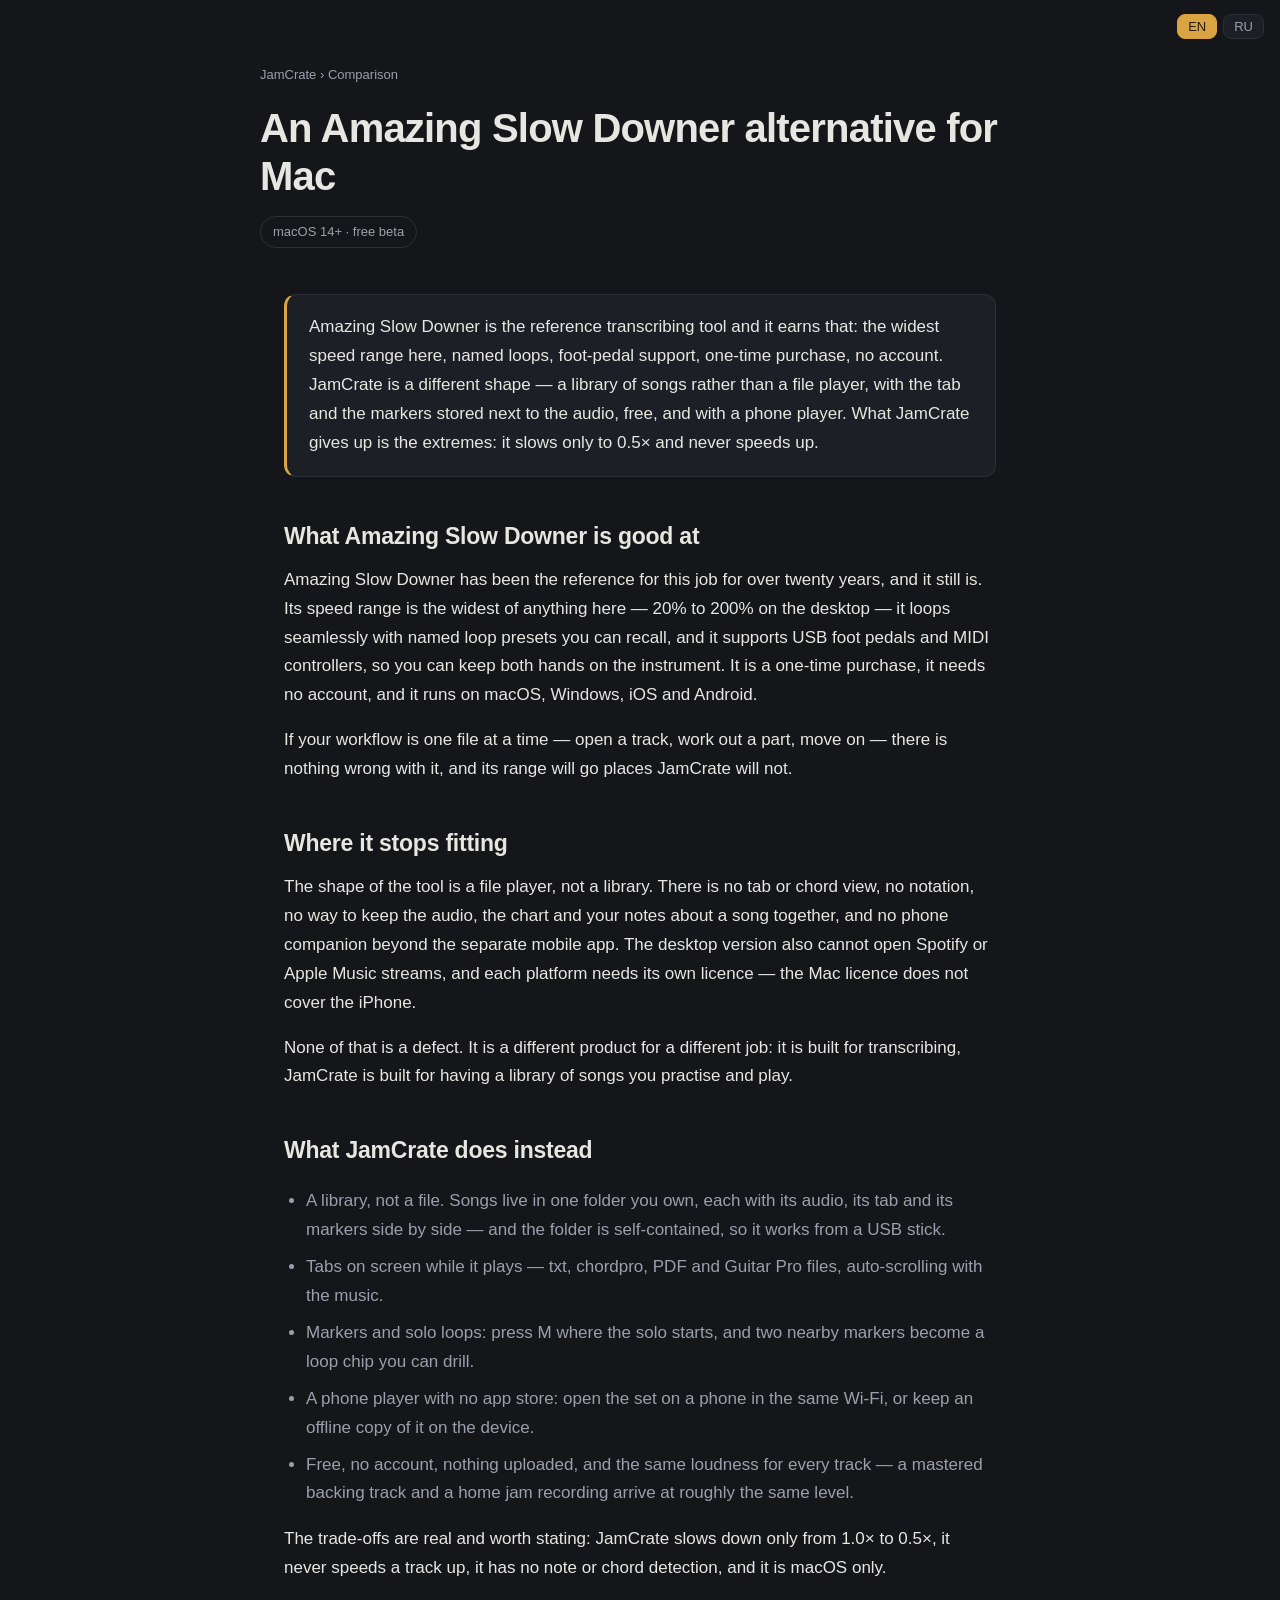
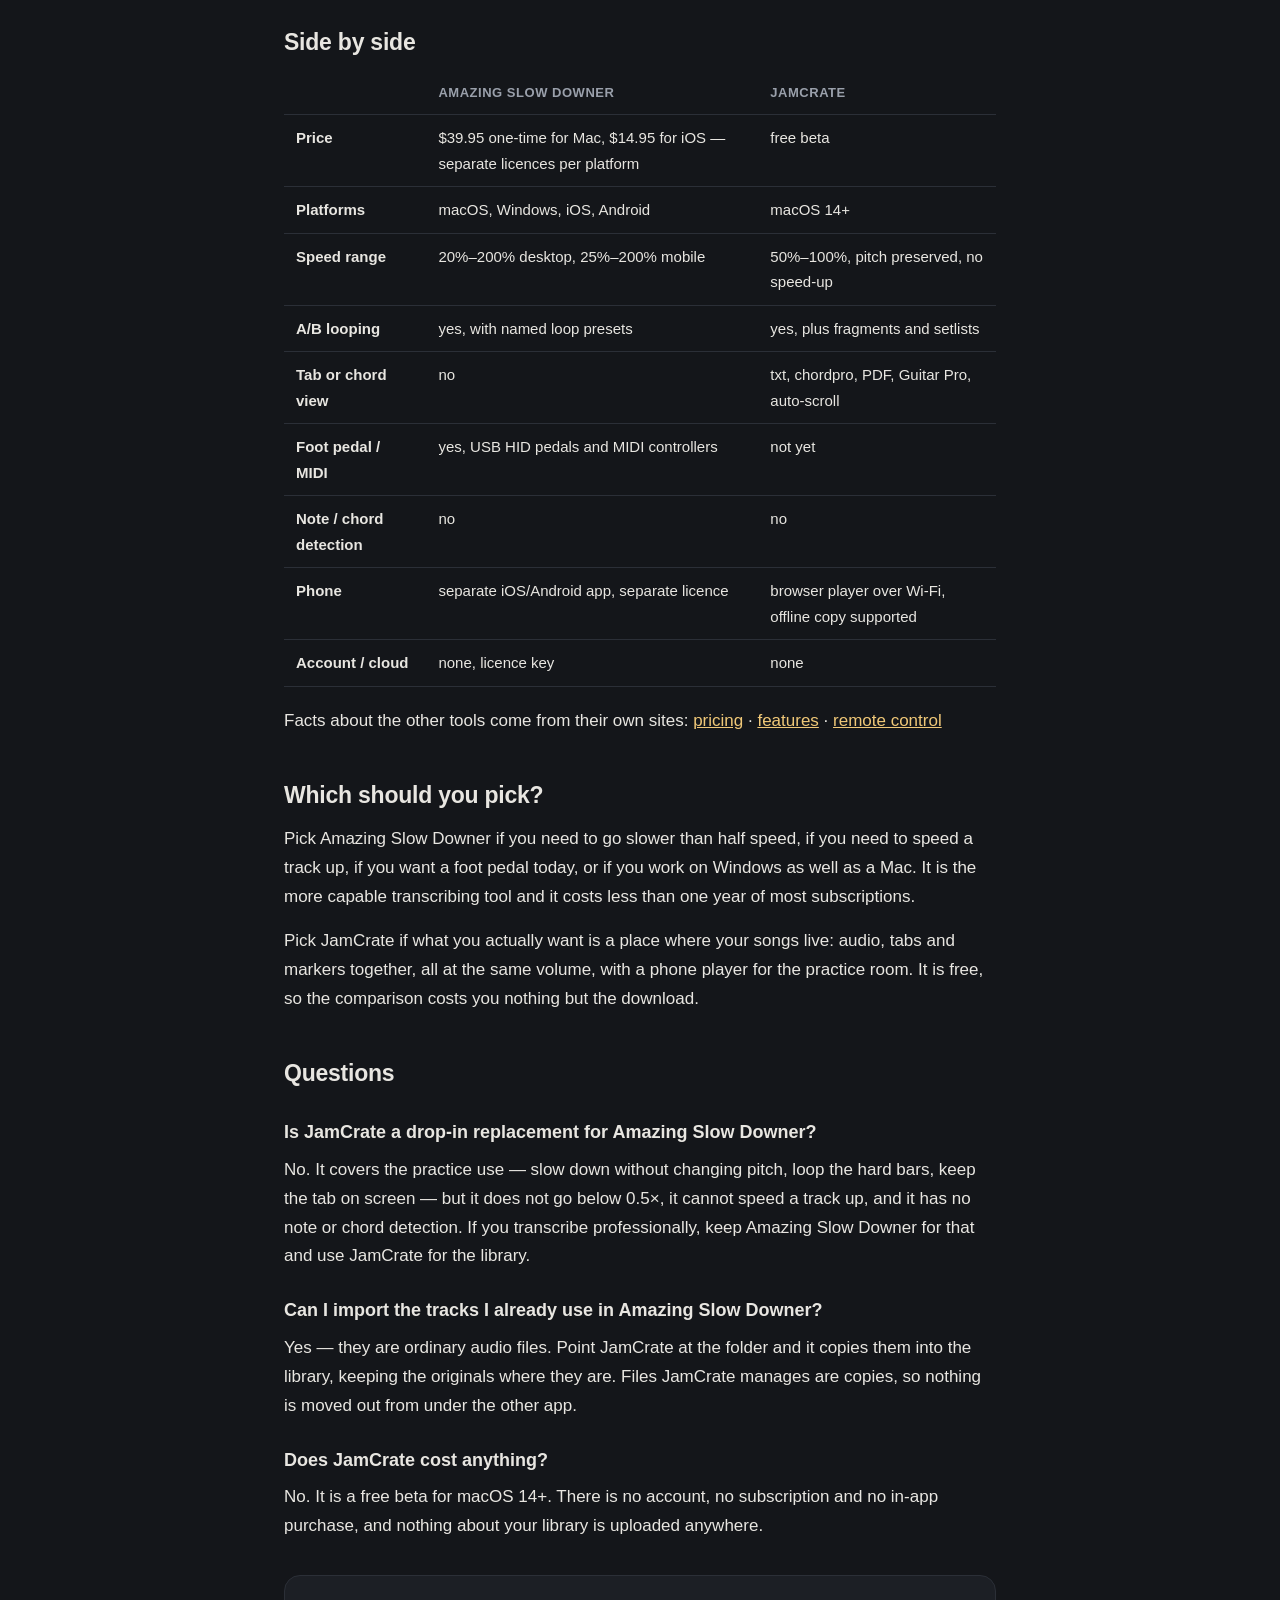
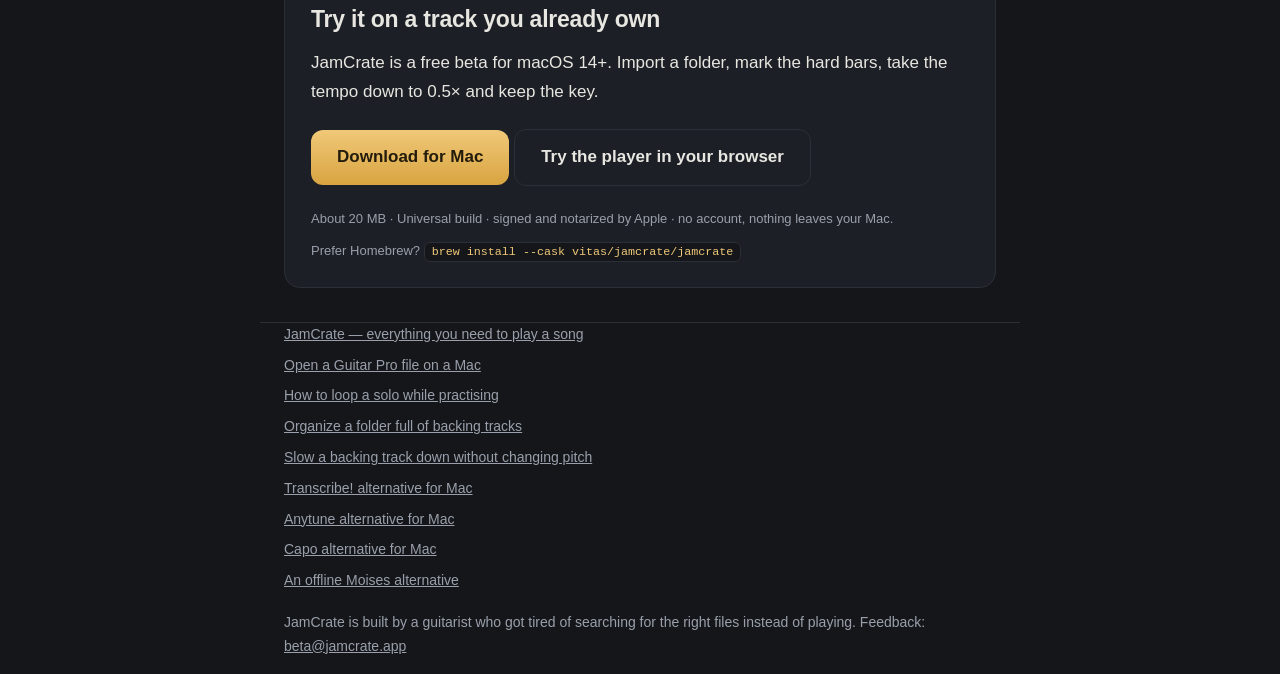
==== amazing-slow-downer-alternative-mac/index.html @ 45156888 "landing 2026-09-23" ====
<!DOCTYPE html>
<html lang="en">
<head>
<meta charset="utf-8">
<meta name="viewport" content="width=device-width, initial-scale=1">
<title data-en="An Amazing Slow Downer alternative for Mac (free, library-first)" data-ru="Замена Amazing Slow Downer на Mac (бесплатно, для библиотеки)">An Amazing Slow Downer alternative for Mac (free, library-first)</title>
<meta name="description" content="Amazing Slow Downer is the reference transcribing tool: 20%–200% speed, named loops, foot pedals, $39.95 one-time. Here is where it fits, where JamCrate fits instead, and what each one gives up.">
<link rel="canonical" href="https://jamcrate.app/amazing-slow-downer-alternative-mac/">
<link rel="icon" type="image/png" href="../favicon.png">
<meta property="og:type" content="article">
<meta property="og:site_name" content="JamCrate">
<meta property="og:url" content="https://jamcrate.app/amazing-slow-downer-alternative-mac/">
<meta property="og:title" content="An Amazing Slow Downer alternative for Mac">
<meta property="og:description" content="Amazing Slow Downer is the reference transcribing tool: 20%–200% speed, named loops, foot pedals, $39.95 one-time. Here is where it fits, where JamCrate fits instead, and what each one gives up.">
<meta property="og:image" content="https://jamcrate.app/og.png">
<script type="application/ld+json">
{
  "@context": "https://schema.org",
  "@type": "FAQPage",
  "mainEntity": [
    {
      "@type": "Question",
      "name": "Is JamCrate a drop-in replacement for Amazing Slow Downer?",
      "acceptedAnswer": {
        "@type": "Answer",
        "text": "No. It covers the practice use — slow down without changing pitch, loop the hard bars, keep the tab on screen — but it does not go below 0.5×, it cannot speed a track up, and it has no note or chord detection. If you transcribe professionally, keep Amazing Slow Downer for that and use JamCrate for the library."
      }
    },
    {
      "@type": "Question",
      "name": "Can I import the tracks I already use in Amazing Slow Downer?",
      "acceptedAnswer": {
        "@type": "Answer",
        "text": "Yes — they are ordinary audio files. Point JamCrate at the folder and it copies them into the library, keeping the originals where they are. Files JamCrate manages are copies, so nothing is moved out from under the other app."
      }
    },
    {
      "@type": "Question",
      "name": "Does JamCrate cost anything?",
      "acceptedAnswer": {
        "@type": "Answer",
        "text": "No. It is a free beta for macOS 14+. There is no account, no subscription and no in-app purchase, and nothing about your library is uploaded anywhere."
      }
    }
  ]
}
</script>
<link rel="stylesheet" href="../article.css">
</head>
<body>
<div class="lang"><button id="bEN" class="on">EN</button><button id="bRU">RU</button></div>

<header class="top wrap">
  <p class="crumb"><a href="/">JamCrate</a> › <span data-en="Comparison" data-ru="Сравнение">Comparison</span></p>
  <h1 data-en="An Amazing Slow Downer alternative for Mac"
      data-ru="Замена Amazing Slow Downer на Mac">An Amazing Slow Downer alternative for Mac</h1>
  <p class="mac">macOS 14+ · <span data-en="free beta" data-ru="бесплатная бета">free beta</span></p>
</header>

<main class="wrap">
  <div class="answer">
  <p data-en="Amazing Slow Downer is the reference transcribing tool and it earns that: the widest speed range here, named loops, foot-pedal support, one-time purchase, no account. JamCrate is a different shape — a library of songs rather than a file player, with the tab and the markers stored next to the audio, free, and with a phone player. What JamCrate gives up is the extremes: it slows only to 0.5× and never speeds up."
     data-ru="Amazing Slow Downer — эталонный инструмент для транскрипции, и заслуженно: самый широкий диапазон скорости здесь, именованные лупы, поддержка педалей, разовая покупка, без аккаунта. JamCrate — другой по форме: библиотека песен, а не плеер файлов, где таб и маркеры лежат рядом с аудио, бесплатно и с плеером на телефоне. Чем JamCrate уступает — крайностями: замедляет только до 0.5× и не разгоняет.">Amazing Slow Downer is the reference transcribing tool and it earns that: the widest speed range here, named loops, foot-pedal support, one-time purchase, no account. JamCrate is a different shape — a library of songs rather than a file player, with the tab and the markers stored next to the audio, free, and with a phone player. What JamCrate gives up is the extremes: it slows only to 0.5× and never speeds up.</p>
  </div>

  <h2 data-en="What Amazing Slow Downer is good at" data-ru="В чём Amazing Slow Downer хорош">What Amazing Slow Downer is good at</h2>
  <p data-en="Amazing Slow Downer has been the reference for this job for over twenty years, and it still is. Its speed range is the widest of anything here — 20% to 200% on the desktop — it loops seamlessly with named loop presets you can recall, and it supports USB foot pedals and MIDI controllers, so you can keep both hands on the instrument. It is a one-time purchase, it needs no account, and it runs on macOS, Windows, iOS and Android."
     data-ru="Amazing Slow Downer уже больше двадцати лет остаётся эталоном в этой задаче — и остаётся им до сих пор. Диапазон скорости у него самый широкий из всего, что здесь есть: от 20% до 200% на десктопе. Он зацикливает без разрыва, с именованными пресетами лупов, и поддерживает USB-педали и MIDI-контроллеры, так что обе руки остаются на инструменте. Это разовая покупка, аккаунт не нужен, и работает он на macOS, Windows, iOS и Android.">Amazing Slow Downer has been the reference for this job for over twenty years, and it still is. Its speed range is the widest of anything here — 20% to 200% on the desktop — it loops seamlessly with named loop presets you can recall, and it supports USB foot pedals and MIDI controllers, so you can keep both hands on the instrument. It is a one-time purchase, it needs no account, and it runs on macOS, Windows, iOS and Android.</p>
  <p data-en="If your workflow is one file at a time — open a track, work out a part, move on — there is nothing wrong with it, and its range will go places JamCrate will not."
     data-ru="Если ты работаешь по одному файлу — открыл трек, разобрал партию, пошёл дальше — с ним всё в порядке, и его диапазон уходит туда, куда JamCrate не пойдёт.">If your workflow is one file at a time — open a track, work out a part, move on — there is nothing wrong with it, and its range will go places JamCrate will not.</p>
  <h2 data-en="Where it stops fitting" data-ru="Где он перестаёт подходить">Where it stops fitting</h2>
  <p data-en="The shape of the tool is a file player, not a library. There is no tab or chord view, no notation, no way to keep the audio, the chart and your notes about a song together, and no phone companion beyond the separate mobile app. The desktop version also cannot open Spotify or Apple Music streams, and each platform needs its own licence — the Mac licence does not cover the iPhone."
     data-ru="По форме это плеер файлов, а не библиотека. В нём нет ни таба, ни аккордов, ни нотации, нет способа держать аудио, схему и свои заметки о песне вместе, и нет спутника на телефоне, кроме отдельного мобильного приложения. Десктопная версия к тому же не открывает потоки Spotify и Apple Music, а лицензия нужна на каждую платформу отдельно: лицензия для Mac не покрывает iPhone.">The shape of the tool is a file player, not a library. There is no tab or chord view, no notation, no way to keep the audio, the chart and your notes about a song together, and no phone companion beyond the separate mobile app. The desktop version also cannot open Spotify or Apple Music streams, and each platform needs its own licence — the Mac licence does not cover the iPhone.</p>
  <p data-en="None of that is a defect. It is a different product for a different job: it is built for transcribing, JamCrate is built for having a library of songs you practise and play."
     data-ru="Это не недостаток. Это другой продукт для другой задачи: он сделан для транскрипции, а JamCrate — для библиотеки песен, которые ты отрабатываешь и играешь.">None of that is a defect. It is a different product for a different job: it is built for transcribing, JamCrate is built for having a library of songs you practise and play.</p>
  <h2 data-en="What JamCrate does instead" data-ru="Что вместо этого делает JamCrate">What JamCrate does instead</h2>
  <ul>
    <li data-en="A library, not a file. Songs live in one folder you own, each with its audio, its tab and its markers side by side — and the folder is self-contained, so it works from a USB stick."
        data-ru="Библиотека, а не файл. Песни лежат в одной папке, которой ты владеешь: аудио, таб и маркеры рядом друг с другом, и папка самодостаточна — работает и с USB-флешки.">A library, not a file. Songs live in one folder you own, each with its audio, its tab and its markers side by side — and the folder is self-contained, so it works from a USB stick.</li>
    <li data-en="Tabs on screen while it plays — txt, chordpro, PDF and Guitar Pro files, auto-scrolling with the music."
        data-ru="Табы на экране во время игры — txt, chordpro, PDF и файлы Guitar Pro, с автопрокруткой под музыку.">Tabs on screen while it plays — txt, chordpro, PDF and Guitar Pro files, auto-scrolling with the music.</li>
    <li data-en="Markers and solo loops: press M where the solo starts, and two nearby markers become a loop chip you can drill."
        data-ru="Маркеры и лупы соло: нажми M там, где начинается соло, и два соседних маркера превращаются в чип-луп для отработки.">Markers and solo loops: press M where the solo starts, and two nearby markers become a loop chip you can drill.</li>
    <li data-en="A phone player with no app store: open the set on a phone in the same Wi-Fi, or keep an offline copy of it on the device."
        data-ru="Плеер на телефоне без магазина приложений: открой сет на телефоне в той же Wi-Fi или оставь на устройстве офлайн-копию.">A phone player with no app store: open the set on a phone in the same Wi-Fi, or keep an offline copy of it on the device.</li>
    <li data-en="Free, no account, nothing uploaded, and the same loudness for every track — a mastered backing track and a home jam recording arrive at roughly the same level."
        data-ru="Бесплатно, без аккаунта, ничего не загружается, и все треки на одной громкости: мастерённая минусовка и домашняя запись приходят примерно на одном уровне.">Free, no account, nothing uploaded, and the same loudness for every track — a mastered backing track and a home jam recording arrive at roughly the same level.</li>
  </ul>
  <p data-en="The trade-offs are real and worth stating: JamCrate slows down only from 1.0× to 0.5×, it never speeds a track up, it has no note or chord detection, and it is macOS only."
     data-ru="Компромиссы здесь настоящие, и о них стоит сказать прямо: JamCrate замедляет только с 1.0× до 0.5×, никогда не разгоняет трек, не распознаёт ноты и аккорды и работает только на macOS.">The trade-offs are real and worth stating: JamCrate slows down only from 1.0× to 0.5×, it never speeds a track up, it has no note or chord detection, and it is macOS only.</p>
  <h2 data-en="Side by side" data-ru="Рядом">Side by side</h2>
  <table>
    <tr>
      <th></th>
      <th data-en="Amazing Slow Downer" data-ru="Amazing Slow Downer">Amazing Slow Downer</th>
      <th data-en="JamCrate" data-ru="JamCrate">JamCrate</th>
    </tr>
    <tr>
      <td><b data-en="Price" data-ru="Цена">Price</b></td>
      <td data-en="$39.95 one-time for Mac, $14.95 for iOS — separate licences per platform" data-ru="39,95 $ разово за Mac, 14,95 $ за iOS — лицензии на каждую платформу отдельно">$39.95 one-time for Mac, $14.95 for iOS — separate licences per platform</td>
      <td data-en="free beta" data-ru="бесплатная бета">free beta</td>
    </tr>
    <tr>
      <td><b data-en="Platforms" data-ru="Платформы">Platforms</b></td>
      <td data-en="macOS, Windows, iOS, Android" data-ru="macOS, Windows, iOS, Android">macOS, Windows, iOS, Android</td>
      <td data-en="macOS 14+" data-ru="macOS 14+">macOS 14+</td>
    </tr>
    <tr>
      <td><b data-en="Speed range" data-ru="Диапазон скорости">Speed range</b></td>
      <td data-en="20%–200% desktop, 25%–200% mobile" data-ru="20%–200% на десктопе, 25%–200% на мобильных">20%–200% desktop, 25%–200% mobile</td>
      <td data-en="50%–100%, pitch preserved, no speed-up" data-ru="50%–100%, тон сохраняется, разгона нет">50%–100%, pitch preserved, no speed-up</td>
    </tr>
    <tr>
      <td><b data-en="A/B looping" data-ru="Повтор фрагмента">A/B looping</b></td>
      <td data-en="yes, with named loop presets" data-ru="да, с именованными пресетами лупов">yes, with named loop presets</td>
      <td data-en="yes, plus fragments and setlists" data-ru="да, плюс фрагменты и сетлисты">yes, plus fragments and setlists</td>
    </tr>
    <tr>
      <td><b data-en="Tab or chord view" data-ru="Таб или аккорды">Tab or chord view</b></td>
      <td data-en="no" data-ru="нет">no</td>
      <td data-en="txt, chordpro, PDF, Guitar Pro, auto-scroll" data-ru="txt, chordpro, PDF, Guitar Pro, автопрокрутка">txt, chordpro, PDF, Guitar Pro, auto-scroll</td>
    </tr>
    <tr>
      <td><b data-en="Foot pedal / MIDI" data-ru="Педаль / MIDI">Foot pedal / MIDI</b></td>
      <td data-en="yes, USB HID pedals and MIDI controllers" data-ru="да, USB HID-педали и MIDI-контроллеры">yes, USB HID pedals and MIDI controllers</td>
      <td data-en="not yet" data-ru="пока нет">not yet</td>
    </tr>
    <tr>
      <td><b data-en="Note / chord detection" data-ru="Распознавание нот и аккордов">Note / chord detection</b></td>
      <td data-en="no" data-ru="нет">no</td>
      <td data-en="no" data-ru="нет">no</td>
    </tr>
    <tr>
      <td><b data-en="Phone" data-ru="Телефон">Phone</b></td>
      <td data-en="separate iOS/Android app, separate licence" data-ru="отдельное приложение и отдельная лицензия">separate iOS/Android app, separate licence</td>
      <td data-en="browser player over Wi-Fi, offline copy supported" data-ru="плеер в браузере по Wi-Fi, офлайн-копия поддерживается">browser player over Wi-Fi, offline copy supported</td>
    </tr>
    <tr>
      <td><b data-en="Account / cloud" data-ru="Аккаунт / облако">Account / cloud</b></td>
      <td data-en="none, licence key" data-ru="нет, лицензионный ключ">none, licence key</td>
      <td data-en="none" data-ru="нет">none</td>
    </tr>
  </table>
  <p class="fine" data-en="Facts about the other tools come from their own sites:"
     data-ru="Факты о других инструментах — с их собственных сайтов:">Facts about the other tools come from their own sites: <a href="https://www.ronimusic.com/pricelist.htm" data-en="pricing" data-ru="цены">pricing</a> · <a href="https://www.ronimusic.com/amsldowin.htm" data-en="features" data-ru="возможности">features</a> · <a href="https://www.ronimusic.com/asd_remote_control.htm" data-en="remote control" data-ru="пульт и педали">remote control</a></p>
  <h2 data-en="Which should you pick?" data-ru="Что выбрать?">Which should you pick?</h2>
  <p data-en="Pick Amazing Slow Downer if you need to go slower than half speed, if you need to speed a track up, if you want a foot pedal today, or if you work on Windows as well as a Mac. It is the more capable transcribing tool and it costs less than one year of most subscriptions."
     data-ru="Выбирай Amazing Slow Downer, если нужно медленнее половины, если нужно разгонять трек, если педаль нужна сегодня или если ты работаешь не только на Mac, но и на Windows. Это более мощный инструмент для транскрипции, и он стоит меньше, чем год большинства подписок.">Pick Amazing Slow Downer if you need to go slower than half speed, if you need to speed a track up, if you want a foot pedal today, or if you work on Windows as well as a Mac. It is the more capable transcribing tool and it costs less than one year of most subscriptions.</p>
  <p data-en="Pick JamCrate if what you actually want is a place where your songs live: audio, tabs and markers together, all at the same volume, with a phone player for the practice room. It is free, so the comparison costs you nothing but the download."
     data-ru="Выбирай JamCrate, если тебе на самом деле нужно место, где живут твои песни: аудио, табы и маркеры вместе, всё на одной громкости, плюс плеер на телефоне для репетиционной. Он бесплатный, так что сравнение стоит тебе только скачивания.">Pick JamCrate if what you actually want is a place where your songs live: audio, tabs and markers together, all at the same volume, with a phone player for the practice room. It is free, so the comparison costs you nothing but the download.</p>
  <section class="faq">
  <h2 data-en="Questions" data-ru="Вопросы">Questions</h2>
  <h3 data-en="Is JamCrate a drop-in replacement for Amazing Slow Downer?" data-ru="JamCrate — прямая замена Amazing Slow Downer?">Is JamCrate a drop-in replacement for Amazing Slow Downer?</h3>
  <p data-en="No. It covers the practice use — slow down without changing pitch, loop the hard bars, keep the tab on screen — but it does not go below 0.5×, it cannot speed a track up, and it has no note or chord detection. If you transcribe professionally, keep Amazing Slow Downer for that and use JamCrate for the library."
     data-ru="Нет. Он закрывает практику — замедлить без изменения тона, зациклить трудные такты, держать таб на экране — но не идёт ниже 0.5×, не разгоняет трек и не распознаёт ноты и аккорды. Если ты профессионально транскрибируешь, оставь Amazing Slow Downer для этого, а JamCrate — для библиотеки.">No. It covers the practice use — slow down without changing pitch, loop the hard bars, keep the tab on screen — but it does not go below 0.5×, it cannot speed a track up, and it has no note or chord detection. If you transcribe professionally, keep Amazing Slow Downer for that and use JamCrate for the library.</p>
  <h3 data-en="Can I import the tracks I already use in Amazing Slow Downer?" data-ru="Можно перенести треки, которые уже использую в Amazing Slow Downer?">Can I import the tracks I already use in Amazing Slow Downer?</h3>
  <p data-en="Yes — they are ordinary audio files. Point JamCrate at the folder and it copies them into the library, keeping the originals where they are. Files JamCrate manages are copies, so nothing is moved out from under the other app."
     data-ru="Да, это обычные аудиофайлы. Укажи JamCrate на папку — он скопирует их в библиотеку, оставив оригиналы на месте. Управляемые файлы — это копии, так что из-под другого приложения ничего не пропадёт.">Yes — they are ordinary audio files. Point JamCrate at the folder and it copies them into the library, keeping the originals where they are. Files JamCrate manages are copies, so nothing is moved out from under the other app.</p>
  <h3 data-en="Does JamCrate cost anything?" data-ru="JamCrate что-то стоит?">Does JamCrate cost anything?</h3>
  <p data-en="No. It is a free beta for macOS 14+. There is no account, no subscription and no in-app purchase, and nothing about your library is uploaded anywhere."
     data-ru="Нет. Это бесплатная бета для macOS 14+. Ни аккаунта, ни подписки, ни встроенных покупок, и ничего из твоей библиотеки никуда не загружается.">No. It is a free beta for macOS 14+. There is no account, no subscription and no in-app purchase, and nothing about your library is uploaded anywhere.</p>
  </section>
  <div class="box">
    <h2 data-en="Try it on a track you already own" data-ru="Попробуй на своём треке">Try it on a track you already own</h2>
    <p data-en="JamCrate is a free beta for macOS 14+. Import a folder, mark the hard bars, take the tempo down to 0.5× and keep the key."
       data-ru="JamCrate — бесплатная бета для macOS 14+. Импортируй папку, отметь трудные такты, уведи темп к 0.5× и останься в той же тональности.">JamCrate is a free beta for macOS 14+. Import a folder, mark the hard bars, take the tempo down to 0.5× and keep the key.</p>
    <p>
      <a class="cta" href="https://github.com/vitas/jamcrate-beta/releases/download/v0.9.9-beta/JamCrate.dmg" data-en="Download for Mac" data-ru="Скачать для Mac">Download for Mac</a>
      <a class="cta secondary" href="https://play.jamcrate.app" data-en="Try the player in your browser" data-ru="Открыть плеер в браузере">Try the player in your browser</a>
    </p>
    <p class="fine" data-en="About 20 MB · Universal build · signed and notarized by Apple · no account, nothing leaves your Mac." data-ru="Около 20 МБ · универсальная сборка · подписано и нотаризовано Apple · без аккаунта, ничего не покидает твой Mac.">About 20 MB · Universal build · signed and notarized by Apple · no account, nothing leaves your Mac.</p>
    <p class="fine" data-en="Prefer Homebrew? <code>brew install --cask vitas/jamcrate/jamcrate</code>" data-ru="Привык к Homebrew? <code>brew install --cask vitas/jamcrate/jamcrate</code>">Prefer Homebrew? <code>brew install --cask vitas/jamcrate/jamcrate</code></p>
  </div>
</main>

<footer class="wrap">
  <ul>
    <li><a href="/" data-en="JamCrate — everything you need to play a song" data-ru="JamCrate — всё, чтобы сыграть песню">JamCrate — everything you need to play a song</a></li>
    <li><a href="/open-gp5-on-mac/" data-en="Open a Guitar Pro file on a Mac" data-ru="Открыть файл Guitar Pro на Mac">Open a Guitar Pro file on a Mac</a></li>
    <li><a href="/loop-a-solo-while-practicing/" data-en="How to loop a solo while practising" data-ru="Как зациклить соло во время занятий">How to loop a solo while practising</a></li>
    <li><a href="/organize-backing-tracks-mac/" data-en="Organize a folder full of backing tracks" data-ru="Разобрать папку с минусовками">Organize a folder full of backing tracks</a></li>
    <li><a href="/slow-down-backing-track-without-pitch-change/" data-en="Slow a backing track down without changing pitch" data-ru="Замедлить минусовку без смены тона">Slow a backing track down without changing pitch</a></li>
    <li><a href="/transcribe-alternative-mac/" data-en="Transcribe! alternative for Mac" data-ru="Замена Transcribe! на Mac">Transcribe! alternative for Mac</a></li>
    <li><a href="/anytune-alternative-mac/" data-en="Anytune alternative for Mac" data-ru="Замена Anytune на Mac">Anytune alternative for Mac</a></li>
    <li><a href="/capo-alternative-mac/" data-en="Capo alternative for Mac" data-ru="Замена Capo на Mac">Capo alternative for Mac</a></li>
    <li><a href="/moises-alternative-offline/" data-en="An offline Moises alternative" data-ru="Офлайн-замена Moises">An offline Moises alternative</a></li>
  </ul>
  <p data-en="JamCrate is built by a guitarist who got tired of searching for the right files instead of playing. Feedback: <a href=&quot;mailto:beta@jamcrate.app&quot;>beta@jamcrate.app</a>"
       data-ru="JamCrate делает гитарист, который устал искать нужные файлы вместо того, чтобы играть. Обратная связь: <a href=&quot;mailto:beta@jamcrate.app&quot;>beta@jamcrate.app</a>">JamCrate is built by a guitarist who got tired of searching for the right files instead of playing. Feedback: <a href="mailto:beta@jamcrate.app">beta@jamcrate.app</a></p>
</footer>
<script src="../lang.js"></script>
<script src="../site.js" defer></script>
</body>
</html>
---- article.css ----
/* Shared styles for the JamCrate guide pages. The landing keeps its own inline
   copy of the same design tokens; keep them in sync if the palette changes. */
:root{
  --bg:#14161a; --panel:#1c1f25; --line:#2b2f37; --ink:#e8e6e1; --dim:#9aa0ab;
  --gold:#d9a441; --gold2:#f0c878;
}
*{box-sizing:border-box}
body{margin:0;background:var(--bg);color:var(--ink);
     font:17px/1.7 -apple-system,BlinkMacSystemFont,"Segoe UI",Roboto,Helvetica,Arial,sans-serif;}
.wrap{max-width:760px;margin:0 auto;padding:0 24px}
a{color:var(--gold2)}
header.top{padding:64px 0 30px}
.crumb{font-size:13px;color:var(--dim);margin:0 0 18px}
.crumb a{color:var(--dim);text-decoration:none}
.crumb a:hover{color:var(--gold2)}
h1{font-size:clamp(29px,5vw,40px);line-height:1.2;margin:0 0 16px;letter-spacing:-.02em}
h2{font-size:23px;margin:40px 0 10px;letter-spacing:-.01em}
h3{font-size:18px;margin:26px 0 8px}
p{margin:0 0 16px}
.answer{background:var(--panel);border:1px solid var(--line);border-left:3px solid var(--gold);
        border-radius:12px;padding:18px 22px;margin:0 0 26px}
.answer p{margin:0;color:var(--ink)}
ul,ol{padding-left:22px;color:var(--dim)}
ul li,ol li{margin:0 0 8px}
ul b,ol b,ul strong,ol strong{color:var(--ink)}
code{background:var(--bg);border:1px solid var(--line);border-radius:6px;
     padding:2px 7px;font-size:.9em;color:var(--gold2)}
kbd{background:var(--panel);border:1px solid var(--line);border-bottom-width:2px;
    border-radius:6px;padding:1px 7px;font-size:.88em;color:var(--ink);font-family:inherit}
.mac{display:inline-block;padding:4px 12px;border:1px solid var(--line);
     border-radius:999px;color:var(--dim);font-size:13px}
.cta{display:inline-block;margin:6px 0;padding:13px 26px;border-radius:12px;
     background:linear-gradient(180deg,var(--gold2),var(--gold));color:#231c0c;
     font-weight:700;text-decoration:none;font-size:17px}
.cta:hover{filter:brightness(1.06)}
.cta.secondary{background:none;border:1px solid var(--line);color:var(--ink);font-weight:600}
.cta.secondary:hover{border-color:var(--gold);color:var(--gold2);filter:none}
.box{background:var(--panel);border:1px solid var(--line);border-radius:16px;
     padding:24px 26px;margin:34px 0}
.box h2{margin-top:0}
.box .fine{color:var(--dim);font-size:13px;margin:10px 0 0}
table{width:100%;border-collapse:collapse;margin:0 0 20px;font-size:15px}
th,td{text-align:left;padding:10px 12px;border-bottom:1px solid var(--line);vertical-align:top}
th{color:var(--dim);font-weight:600;font-size:13px;text-transform:uppercase;letter-spacing:.04em}
td b{color:var(--ink)}
.faq h3{margin-top:24px}
footer{padding:34px 0 64px;color:var(--dim);font-size:14px;border-top:1px solid var(--line);margin-top:48px}
footer a{color:var(--dim)}
footer a:hover{color:var(--gold2)}
footer ul{list-style:none;padding:0;margin:0 0 18px}
footer li{margin:0 0 7px}
.lang{position:fixed;top:14px;right:16px;display:flex;gap:6px;z-index:5}
.lang button{background:var(--panel);color:var(--dim);border:1px solid var(--line);
             border-radius:8px;padding:4px 10px;cursor:pointer;font-size:13px}
.lang button.on{color:#231c0c;background:var(--gold);border-color:var(--gold)}
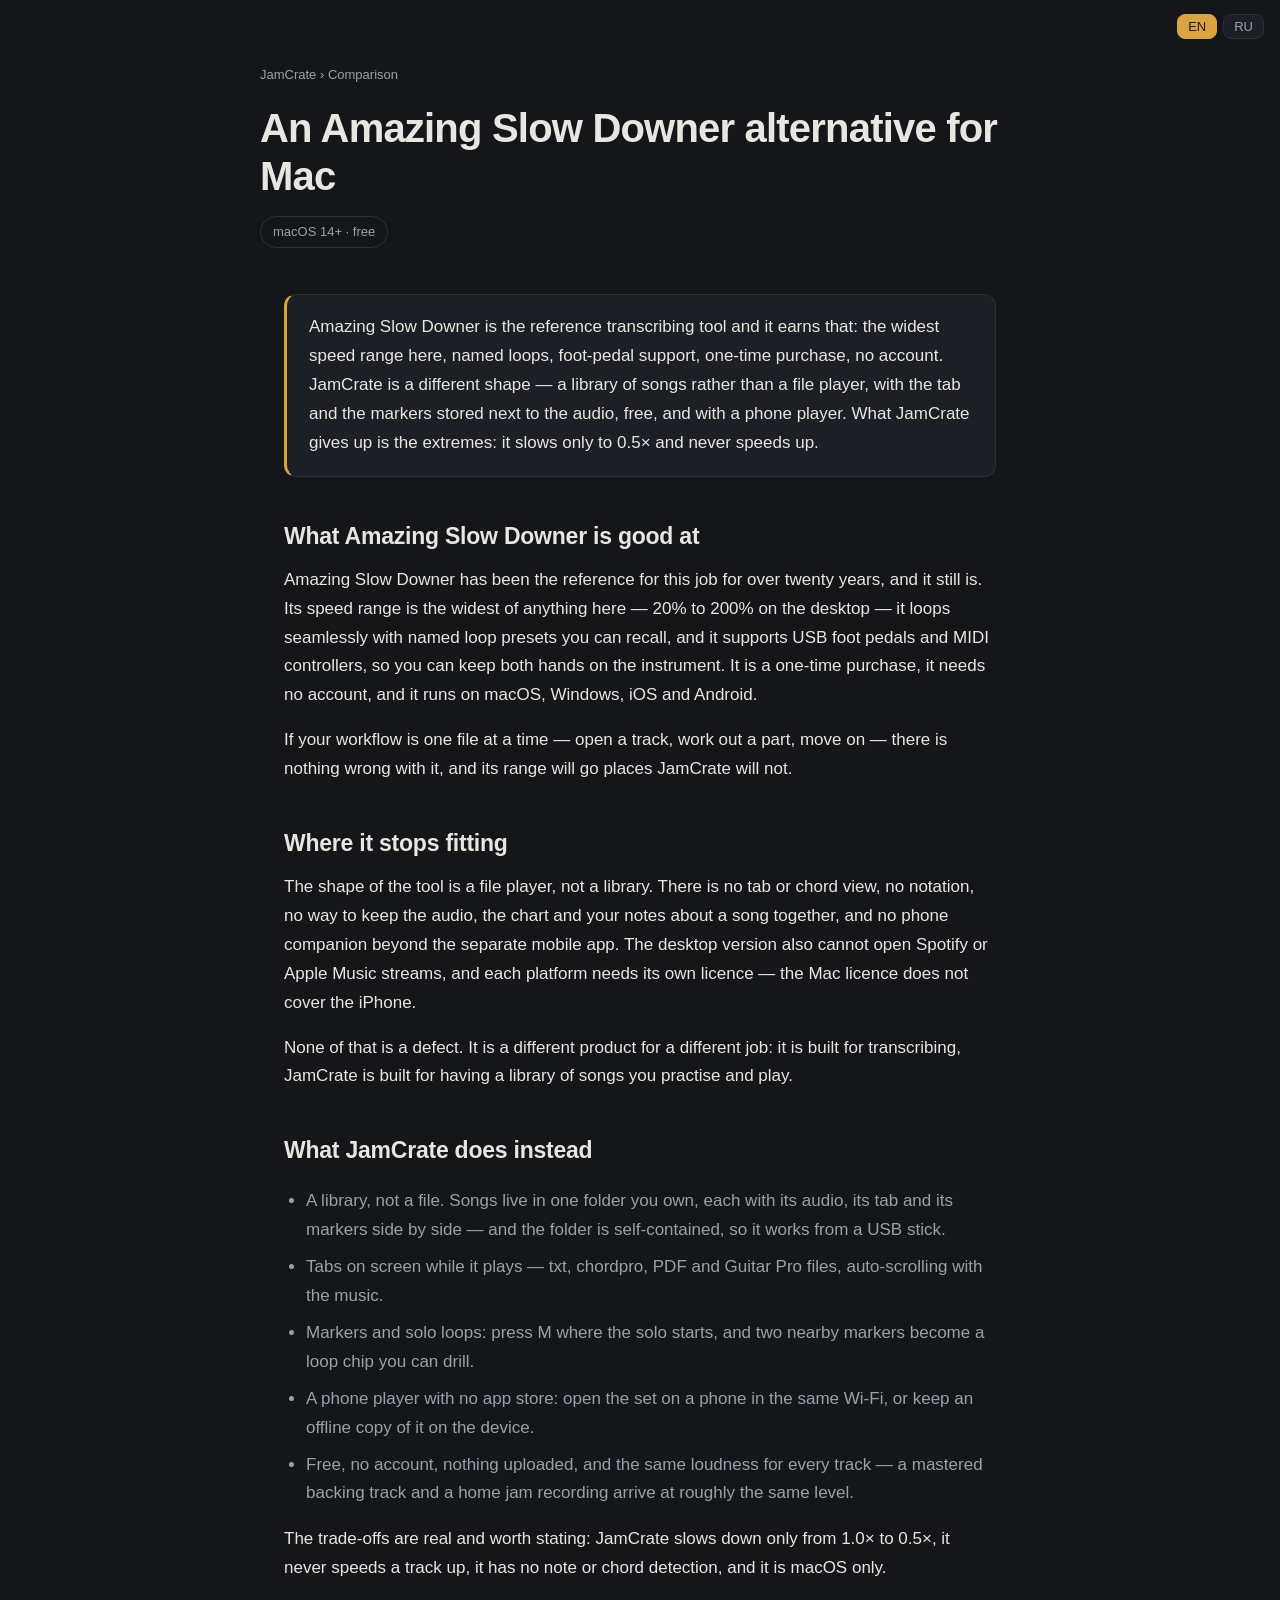
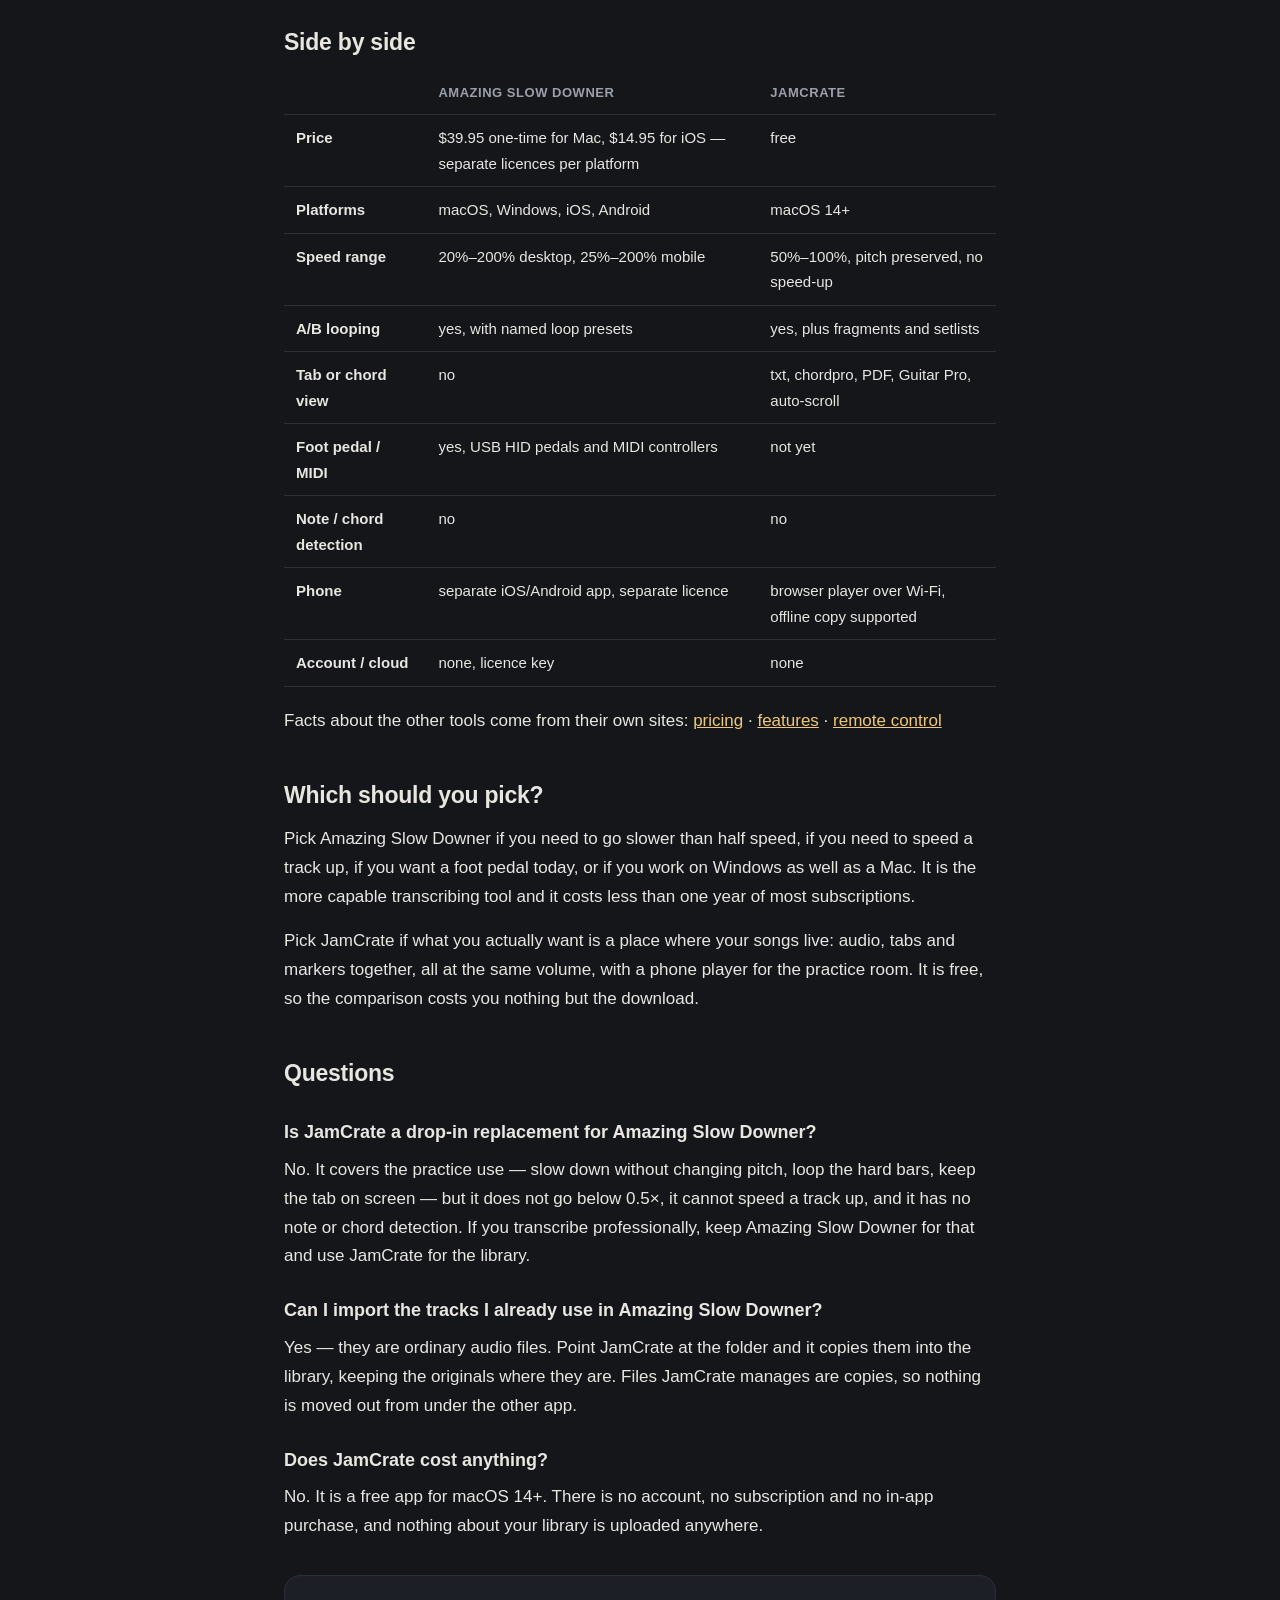
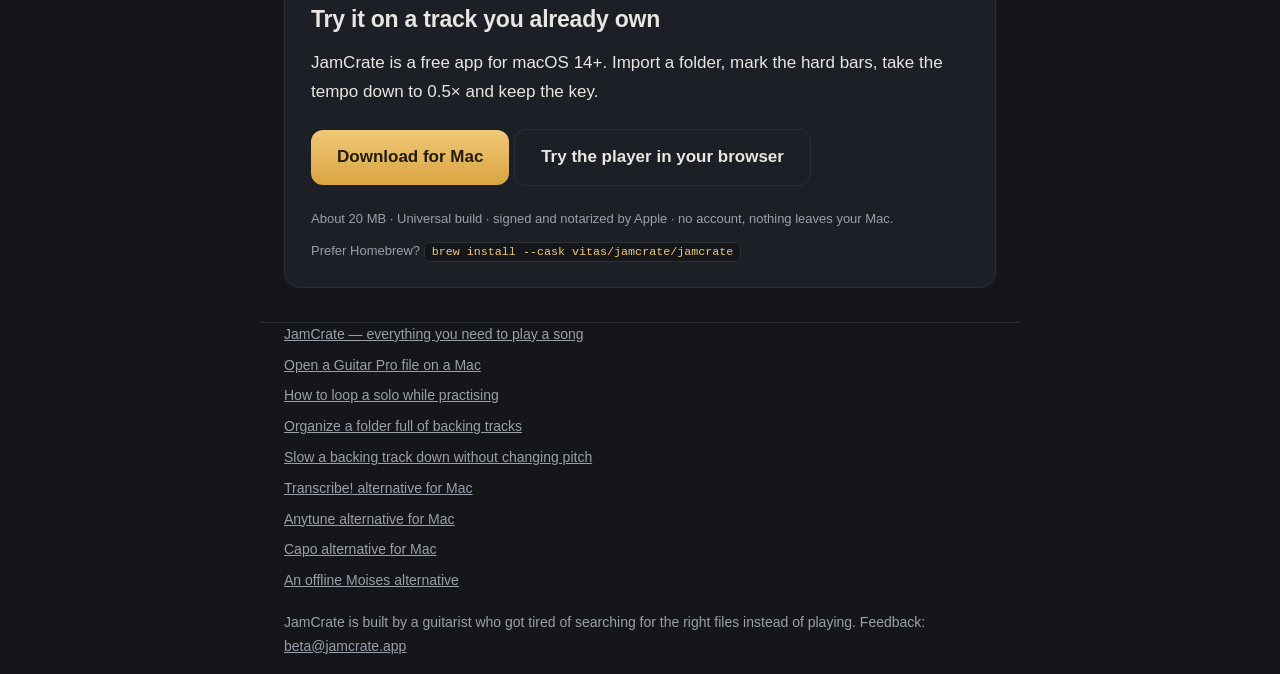
==== commit 6c094174: "landing 2026-11-24" ====
--- a/amazing-slow-downer-alternative-mac/index.html
+++ b/amazing-slow-downer-alternative-mac/index.html
@@ -3,8 +3,8 @@
 <head>
 <meta charset="utf-8">
 <meta name="viewport" content="width=device-width, initial-scale=1">
-<title data-en="An Amazing Slow Downer alternative for Mac (free, library-first)" data-ru="Замена Amazing Slow Downer на Mac (бесплатно, для библиотеки)">An Amazing Slow Downer alternative for Mac (free, library-first)</title>
-<meta name="description" content="Amazing Slow Downer is the reference transcribing tool: 20%–200% speed, named loops, foot pedals, $39.95 one-time. Here is where it fits, where JamCrate fits instead, and what each one gives up.">
+<title data-en="An Amazing Slow Downer alternative for Mac (library-first)" data-ru="Замена Amazing Slow Downer на Mac (бесплатно, для библиотеки)">An Amazing Slow Downer alternative for Mac (library-first)</title>
+<meta name="description" content="Amazing Slow Downer: 20%–200% speed, named loops, foot pedals, $39.95 one-time. Where it fits better than JamCrate, and where JamCrate fits instead.">
 <link rel="canonical" href="https://jamcrate.app/amazing-slow-downer-alternative-mac/">
 <link rel="icon" type="image/png" href="../favicon.png">
 <meta property="og:type" content="article">
@@ -39,7 +39,7 @@
       "name": "Does JamCrate cost anything?",
       "acceptedAnswer": {
         "@type": "Answer",
-        "text": "No. It is a free beta for macOS 14+. There is no account, no subscription and no in-app purchase, and nothing about your library is uploaded anywhere."
+        "text": "No. It is a free app for macOS 14+. There is no account, no subscription and no in-app purchase, and nothing about your library is uploaded anywhere."
       }
     }
   ]
@@ -54,7 +54,7 @@
   <p class="crumb"><a href="/">JamCrate</a> › <span data-en="Comparison" data-ru="Сравнение">Comparison</span></p>
   <h1 data-en="An Amazing Slow Downer alternative for Mac"
       data-ru="Замена Amazing Slow Downer на Mac">An Amazing Slow Downer alternative for Mac</h1>
-  <p class="mac">macOS 14+ · <span data-en="free beta" data-ru="бесплатная бета">free beta</span></p>
+  <p class="mac">macOS 14+ · <span data-en="free" data-ru="бесплатно">free</span></p>
 </header>
 
 <main class="wrap">
@@ -98,7 +98,7 @@
     <tr>
       <td><b data-en="Price" data-ru="Цена">Price</b></td>
       <td data-en="$39.95 one-time for Mac, $14.95 for iOS — separate licences per platform" data-ru="39,95 $ разово за Mac, 14,95 $ за iOS — лицензии на каждую платформу отдельно">$39.95 one-time for Mac, $14.95 for iOS — separate licences per platform</td>
-      <td data-en="free beta" data-ru="бесплатная бета">free beta</td>
+      <td data-en="free" data-ru="бесплатно">free</td>
     </tr>
     <tr>
       <td><b data-en="Platforms" data-ru="Платформы">Platforms</b></td>
@@ -157,15 +157,15 @@
   <p data-en="Yes — they are ordinary audio files. Point JamCrate at the folder and it copies them into the library, keeping the originals where they are. Files JamCrate manages are copies, so nothing is moved out from under the other app."
      data-ru="Да, это обычные аудиофайлы. Укажи JamCrate на папку — он скопирует их в библиотеку, оставив оригиналы на месте. Управляемые файлы — это копии, так что из-под другого приложения ничего не пропадёт.">Yes — they are ordinary audio files. Point JamCrate at the folder and it copies them into the library, keeping the originals where they are. Files JamCrate manages are copies, so nothing is moved out from under the other app.</p>
   <h3 data-en="Does JamCrate cost anything?" data-ru="JamCrate что-то стоит?">Does JamCrate cost anything?</h3>
-  <p data-en="No. It is a free beta for macOS 14+. There is no account, no subscription and no in-app purchase, and nothing about your library is uploaded anywhere."
-     data-ru="Нет. Это бесплатная бета для macOS 14+. Ни аккаунта, ни подписки, ни встроенных покупок, и ничего из твоей библиотеки никуда не загружается.">No. It is a free beta for macOS 14+. There is no account, no subscription and no in-app purchase, and nothing about your library is uploaded anywhere.</p>
+  <p data-en="No. It is a free app for macOS 14+. There is no account, no subscription and no in-app purchase, and nothing about your library is uploaded anywhere."
+     data-ru="Нет. Это бесплатное приложение для macOS 14+. Ни аккаунта, ни подписки, ни встроенных покупок, и ничего из твоей библиотеки никуда не загружается.">No. It is a free app for macOS 14+. There is no account, no subscription and no in-app purchase, and nothing about your library is uploaded anywhere.</p>
   </section>
   <div class="box">
     <h2 data-en="Try it on a track you already own" data-ru="Попробуй на своём треке">Try it on a track you already own</h2>
-    <p data-en="JamCrate is a free beta for macOS 14+. Import a folder, mark the hard bars, take the tempo down to 0.5× and keep the key."
-       data-ru="JamCrate — бесплатная бета для macOS 14+. Импортируй папку, отметь трудные такты, уведи темп к 0.5× и останься в той же тональности.">JamCrate is a free beta for macOS 14+. Import a folder, mark the hard bars, take the tempo down to 0.5× and keep the key.</p>
+    <p data-en="JamCrate is a free app for macOS 14+. Import a folder, mark the hard bars, take the tempo down to 0.5× and keep the key."
+       data-ru="JamCrate — бесплатное приложение для macOS 14+. Импортируй папку, отметь трудные такты, уведи темп к 0.5× и останься в той же тональности.">JamCrate is a free app for macOS 14+. Import a folder, mark the hard bars, take the tempo down to 0.5× and keep the key.</p>
     <p>
-      <a class="cta" href="https://github.com/vitas/jamcrate-beta/releases/download/v0.9.9-beta/JamCrate.dmg" data-en="Download for Mac" data-ru="Скачать для Mac">Download for Mac</a>
+      <a class="cta" href="https://github.com/vitas/jamcrate-beta/releases/download/v0.9.16-beta/JamCrate.dmg" data-en="Download for Mac" data-ru="Скачать для Mac">Download for Mac</a>
       <a class="cta secondary" href="https://play.jamcrate.app" data-en="Try the player in your browser" data-ru="Открыть плеер в браузере">Try the player in your browser</a>
     </p>
     <p class="fine" data-en="About 20 MB · Universal build · signed and notarized by Apple · no account, nothing leaves your Mac." data-ru="Около 20 МБ · универсальная сборка · подписано и нотаризовано Apple · без аккаунта, ничего не покидает твой Mac.">About 20 MB · Universal build · signed and notarized by Apple · no account, nothing leaves your Mac.</p>
